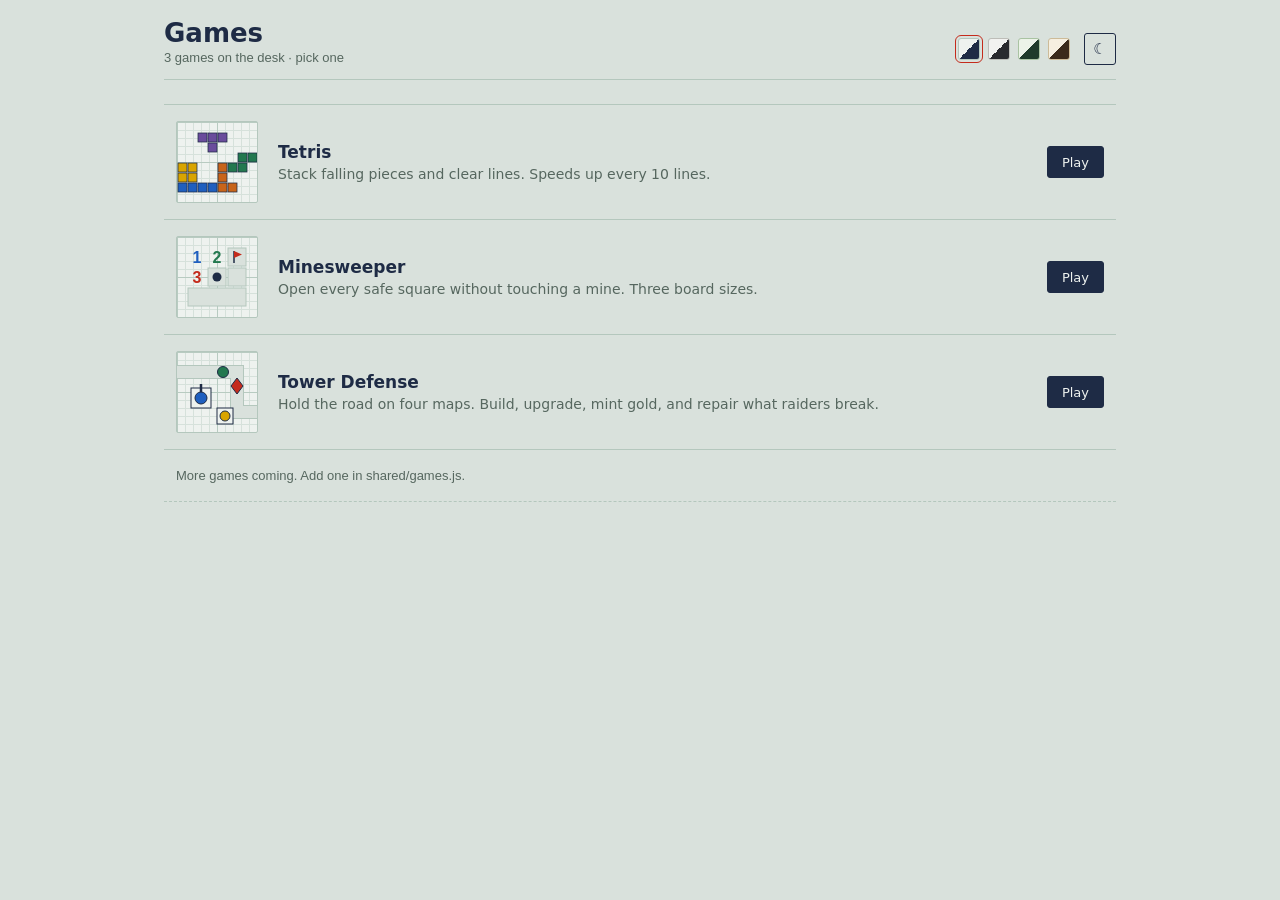
==== index.html @ 4a920498 "Initial commit: Game Nexus with Tetris, Minesweeper, Tower Defense" ====
<!DOCTYPE html>
<html lang="en">
<head>
  <meta charset="UTF-8">
  <meta name="viewport" content="width=device-width, initial-scale=1.0">
  <title>Games</title>
  <link rel="stylesheet" href="shared/theme.css">
  <script src="shared/theme.js"></script>
  <style>
    .game-list {
      margin: 0;
      padding: 0;
      list-style: none;
      border-top: 1px solid var(--rule);
    }
    .game-row {
      display: flex;
      align-items: center;
      gap: 20px;
      padding: 16px 12px;
      border-bottom: 1px solid var(--rule);
      text-decoration: none;
    }
    .game-row:hover { background: var(--hover); }
    .thumb {
      flex: none;
      width: 82px;
      height: 82px;
    }
    .thumb svg { display: block; width: 80px; height: 80px; }
    .game-info { flex: 1; min-width: 0; }
    .game-name { display: block; font-size: 17px; font-weight: 600; }
    .game-blurb { display: block; margin-top: 4px; color: var(--ink-muted); }
    .coming-soon {
      padding: 18px 12px;
      border-bottom: 1px dashed var(--rule);
      color: var(--ink-muted);
      font: 13px var(--font-condensed);
    }
    @media (max-width: 480px) {
      .game-row { gap: 12px; }
      .game-row .button { display: none; }
    }
  </style>
</head>
<body>
  <div class="page">
    <header class="app-header">
      <div>
        <h1 class="app-title">Games</h1>
        <div class="app-status" id="status"></div>
      </div>
      <div class="theme-controls"></div>
    </header>

    <main>
      <ul class="game-list" id="game-list"></ul>
      <div class="coming-soon">More games coming. Add one in shared/games.js.</div>
    </main>
  </div>

  <script src="shared/games.js"></script>
  <script>
    const list = document.getElementById('game-list');
    for (const game of GAMES) {
      const li = document.createElement('li');
      li.innerHTML =
        `<a class="game-row" href="${game.href}">` +
          `<span class="thumb paper">${game.thumb}</span>` +
          `<span class="game-info">` +
            `<span class="game-name">${game.name}</span>` +
            `<span class="game-blurb">${game.blurb}</span>` +
          `</span>` +
          `<span class="button primary">Play</span>` +
        `</a>`;
      list.appendChild(li);
    }
    document.getElementById('status').textContent =
      `${GAMES.length} games on the desk · pick one`;
  </script>
</body>
</html>
---- shared/theme.css ----
/* Plotter paper / blueprint look, in four color schemes.
   theme.js sets data-scheme (blueprint | graphite | engineering | sepia)
   and data-theme (light | dark) on <html>. */

:root {
  --font-text: "Bahnschrift", "DIN Alternate", "Segoe UI", system-ui, sans-serif;
  --font-condensed: "Bahnschrift SemiCondensed", "Bahnschrift", "Arial Narrow", sans-serif;
  --font-figure: "Bahnschrift Light", "Bahnschrift", "Segoe UI", sans-serif;
}

/* ---- Blueprint (default) ---- */
:root, [data-scheme="blueprint"] {
  --desk: #D9E1DC; --paper: #EEF2EF; --rule: #B4C7BD;
  --ink: #1E2B45; --ink-muted: #56675F;
  --red-pencil: #C42B1C; --highlighter: #D9A400; --violet: #6A4C9C; --green-ink: #23784F;
  --blue-pen: #1F5FBF; --orange-pen: #C8641A;
  --hover: #E3EAE6; --grid-minor: #D6E1DB; --grid-major: #B8CBC1;
}
[data-scheme="blueprint"][data-theme="dark"] {
  --desk: #13243B; --paper: #1A3150; --rule: #3A5580;
  --ink: #E8EFF7; --ink-muted: #94A9C6;
  --red-pencil: #FF806B; --highlighter: #F2C94C; --violet: #B9A0F2; --green-ink: #5ED39B;
  --blue-pen: #6FB4FF; --orange-pen: #FFA65C;
  --hover: #24406A; --grid-minor: #223C61; --grid-major: #2F4F7D;
}

/* ---- Graphite ---- */
[data-scheme="graphite"] {
  --desk: #DCDCDA; --paper: #F2F2F0; --rule: #BDBDB8;
  --ink: #2A2A2E; --ink-muted: #66666A;
  --red-pencil: #C0392B; --highlighter: #C99700; --violet: #6F4FA0; --green-ink: #2E7D4F;
  --blue-pen: #2F62B5; --orange-pen: #C4621D;
  --hover: #E6E6E3; --grid-minor: #E0E0DD; --grid-major: #C8C8C4;
}
[data-scheme="graphite"][data-theme="dark"] {
  --desk: #1C1D20; --paper: #26282C; --rule: #44474D;
  --ink: #E6E6E3; --ink-muted: #9C9EA3;
  --red-pencil: #FF7A6B; --highlighter: #F0C94A; --violet: #B49CF0; --green-ink: #63D29A;
  --blue-pen: #79AEFF; --orange-pen: #FFA35C;
  --hover: #31343A; --grid-minor: #2E3035; --grid-major: #3A3D43;
}

/* ---- Engineering (green) ---- */
[data-scheme="engineering"] {
  --desk: #D3E0CF; --paper: #ECF3E8; --rule: #A9C3A2;
  --ink: #1F3B2A; --ink-muted: #557060;
  --red-pencil: #C2321F; --highlighter: #B88A00; --violet: #6A4C9C; --green-ink: #1E7A3E;
  --blue-pen: #24609E; --orange-pen: #C25E14;
  --hover: #DEEADA; --grid-minor: #D3E4CD; --grid-major: #B3CDAB;
}
[data-scheme="engineering"][data-theme="dark"] {
  --desk: #0E1F17; --paper: #15291F; --rule: #2E5440;
  --ink: #CFF5DC; --ink-muted: #86B399;
  --red-pencil: #FF8A70; --highlighter: #F2D057; --violet: #C0A8F5; --green-ink: #6BE3A0;
  --blue-pen: #78C0FF; --orange-pen: #FFAE63;
  --hover: #1D3A2B; --grid-minor: #1C3528; --grid-major: #26473A;
}

/* ---- Sepia ---- */
[data-scheme="sepia"] {
  --desk: #E3D8C3; --paper: #F6EFE0; --rule: #CDBB98;
  --ink: #3B2A1A; --ink-muted: #7A6449;
  --red-pencil: #B5361F; --highlighter: #C08A00; --violet: #6E4C8C; --green-ink: #3D7A3A;
  --blue-pen: #2F5E92; --orange-pen: #B9581A;
  --hover: #EDE3CF; --grid-minor: #E8DCC4; --grid-major: #D6C4A0;
}
[data-scheme="sepia"][data-theme="dark"] {
  --desk: #1F1712; --paper: #2A2019; --rule: #4E3D2E;
  --ink: #F2DFC0; --ink-muted: #B39A7A;
  --red-pencil: #FF8A6A; --highlighter: #F5C451; --violet: #C8A8E8; --green-ink: #8FD48A;
  --blue-pen: #82B6E8; --orange-pen: #FFAA5E;
  --hover: #372A20; --grid-minor: #33281F; --grid-major: #43352A;
}

[data-theme="dark"] { color-scheme: dark; }

/* ---- Base ---- */
* { box-sizing: border-box; }

body {
  margin: 0;
  min-height: 100vh;
  background: var(--desk);
  color: var(--ink);
  font-family: var(--font-text);
  font-size: 14px;
}

.page {
  max-width: 1000px;
  margin: 0 auto;
  padding: 18px 24px 40px;
}

a { color: inherit; }

/* ---- Header ---- */
.app-header {
  display: flex;
  align-items: flex-end;
  justify-content: space-between;
  flex-wrap: wrap;
  gap: 16px;
  padding-bottom: 14px;
  margin-bottom: 24px;
  border-bottom: 1px solid var(--rule);
}

.app-title {
  margin: 0;
  font-size: 26px;
  font-weight: 600;
}

.app-status {
  margin-top: 2px;
  font: 13px var(--font-condensed);
  color: var(--ink-muted);
}

.back-link {
  display: inline-block;
  margin-bottom: 6px;
  font: 13px var(--font-condensed);
  color: var(--ink-muted);
  text-decoration: none;
}
.back-link:hover { color: var(--red-pencil); }

.theme-controls {
  display: flex;
  align-items: center;
  gap: 8px;
}

.swatch {
  width: 22px;
  height: 22px;
  padding: 0;
  border: 1px solid var(--rule);
  border-radius: 3px;
  cursor: pointer;
}
.swatch[aria-pressed="true"] {
  outline: 1.5px solid var(--red-pencil);
  outline-offset: 2px;
}

.mode-toggle {
  width: 32px;
  padding: 0;
  margin-left: 6px;
  font-size: 15px;
}

/* ---- Controls ---- */
button, .button {
  display: inline-flex;
  align-items: center;
  justify-content: center;
  gap: 6px;
  height: 32px;
  padding: 0 14px;
  font: 13px var(--font-text);
  color: var(--ink);
  background: transparent;
  border: 1px solid var(--ink);
  border-radius: 3px;
  cursor: pointer;
  text-decoration: none;
}
button:hover, .button:hover { opacity: .82; }
button:disabled { opacity: .35; cursor: default; }
button.primary, .button.primary { background: var(--ink); color: var(--paper); }
button[aria-pressed="true"]:not(.swatch) { background: var(--ink); color: var(--paper); }

:focus-visible { outline: 1.5px solid var(--red-pencil); outline-offset: 3px; }

.tabs { display: flex; gap: 18px; }
.tab {
  height: auto;
  padding: 4px 0;
  border: 0;
  border-bottom: 2px solid transparent;
  border-radius: 0;
  color: var(--ink-muted);
}
.tab[aria-selected="true"] { border-color: var(--red-pencil); color: var(--ink); }

.label  { font: 12px var(--font-condensed); color: var(--ink-muted); }
.figure { font: 17px var(--font-figure); color: var(--ink); font-variant-numeric: tabular-nums; }

.section-title {
  margin: 0 0 8px;
  font-size: 15px;
  font-weight: 600;
}

.stamp {
  display: inline-block;
  padding: 1px 7px;
  border: 1.5px solid currentColor;
  border-radius: 2px;
  font: 600 11px var(--font-condensed);
  letter-spacing: .5px;
}
.stamp.good { color: var(--green-ink); }
.stamp.bad  { color: var(--red-pencil); }

kbd {
  display: inline-block;
  min-width: 22px;
  padding: 0 5px;
  border: 1px solid var(--ink-muted);
  border-radius: 3px;
  font: 11px var(--font-condensed);
  text-align: center;
}

/* Graph paper: 8px minor, 40px major. */
.paper {
  background-color: var(--paper);
  background-image:
    linear-gradient(var(--grid-major) 1px, transparent 1px),
    linear-gradient(90deg, var(--grid-major) 1px, transparent 1px),
    linear-gradient(var(--grid-minor) 1px, transparent 1px),
    linear-gradient(90deg, var(--grid-minor) 1px, transparent 1px);
  background-size: 40px 40px, 40px 40px, 8px 8px, 8px 8px;
  border: 1px solid var(--rule);
  border-radius: 2px;
}

/* Label / value rows */
.row {
  display: flex;
  justify-content: space-between;
  align-items: baseline;
  padding: 6px 0;
  border-bottom: 1px solid var(--rule);
}
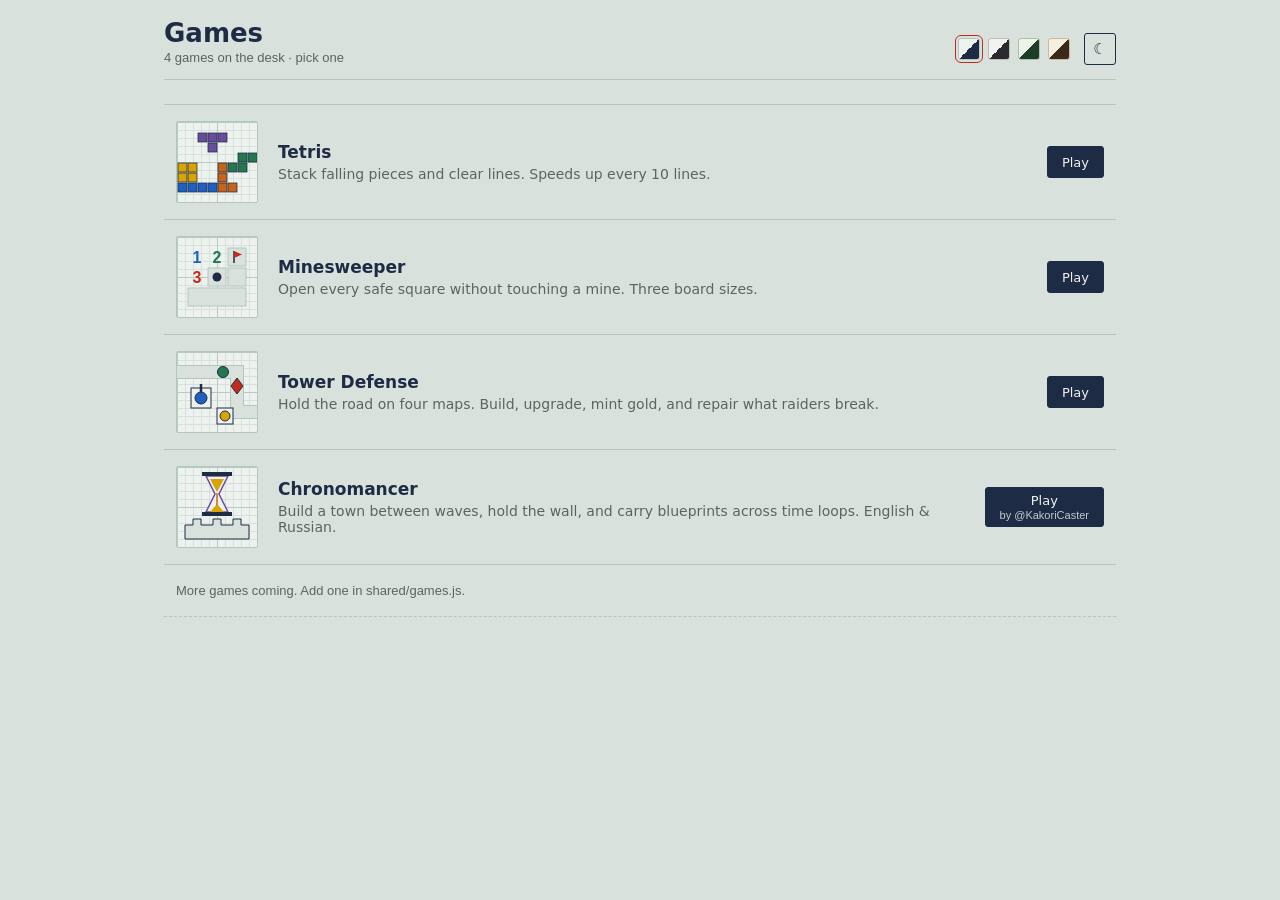
==== commit ddf18d47: "Add Chronomancer by @KakoriCaster with English translation - Add Chronomancer 0.3.5 under games/chro" ====
--- a/index.html
+++ b/index.html
@@ -31,6 +31,19 @@
     .game-info { flex: 1; min-width: 0; }
     .game-name { display: block; font-size: 17px; font-weight: 600; }
     .game-blurb { display: block; margin-top: 4px; color: var(--ink-muted); }
+    .button.credit {
+      height: auto;
+      flex-direction: column;
+      gap: 1px;
+      padding: 5px 14px;
+    }
+    .button.credit small { font: 11px var(--font-condensed); opacity: .8; }
+    .game-credit {
+      display: none;
+      margin-top: 4px;
+      color: var(--ink-muted);
+      font: 12px var(--font-condensed);
+    }
     .coming-soon {
       padding: 18px 12px;
       border-bottom: 1px dashed var(--rule);
@@ -40,6 +53,7 @@
     @media (max-width: 480px) {
       .game-row { gap: 12px; }
       .game-row .button { display: none; }
+      .game-credit { display: block; }
     }
   </style>
 </head>
@@ -64,14 +78,20 @@
     const list = document.getElementById('game-list');
     for (const game of GAMES) {
       const li = document.createElement('li');
+      // Games made by someone else credit their author inside the Play button
+      // (and under the blurb on phones, where the button is hidden).
+      const credit = game.author ? `by ${game.author}` : '';
       li.innerHTML =
         `<a class="game-row" href="${game.href}">` +
           `<span class="thumb paper">${game.thumb}</span>` +
           `<span class="game-info">` +
             `<span class="game-name">${game.name}</span>` +
             `<span class="game-blurb">${game.blurb}</span>` +
+            (credit ? `<span class="game-credit">${credit}</span>` : '') +
           `</span>` +
-          `<span class="button primary">Play</span>` +
+          (credit
+            ? `<span class="button primary credit">Play<small>${credit}</small></span>`
+            : `<span class="button primary">Play</span>`) +
         `</a>`;
       list.appendChild(li);
     }
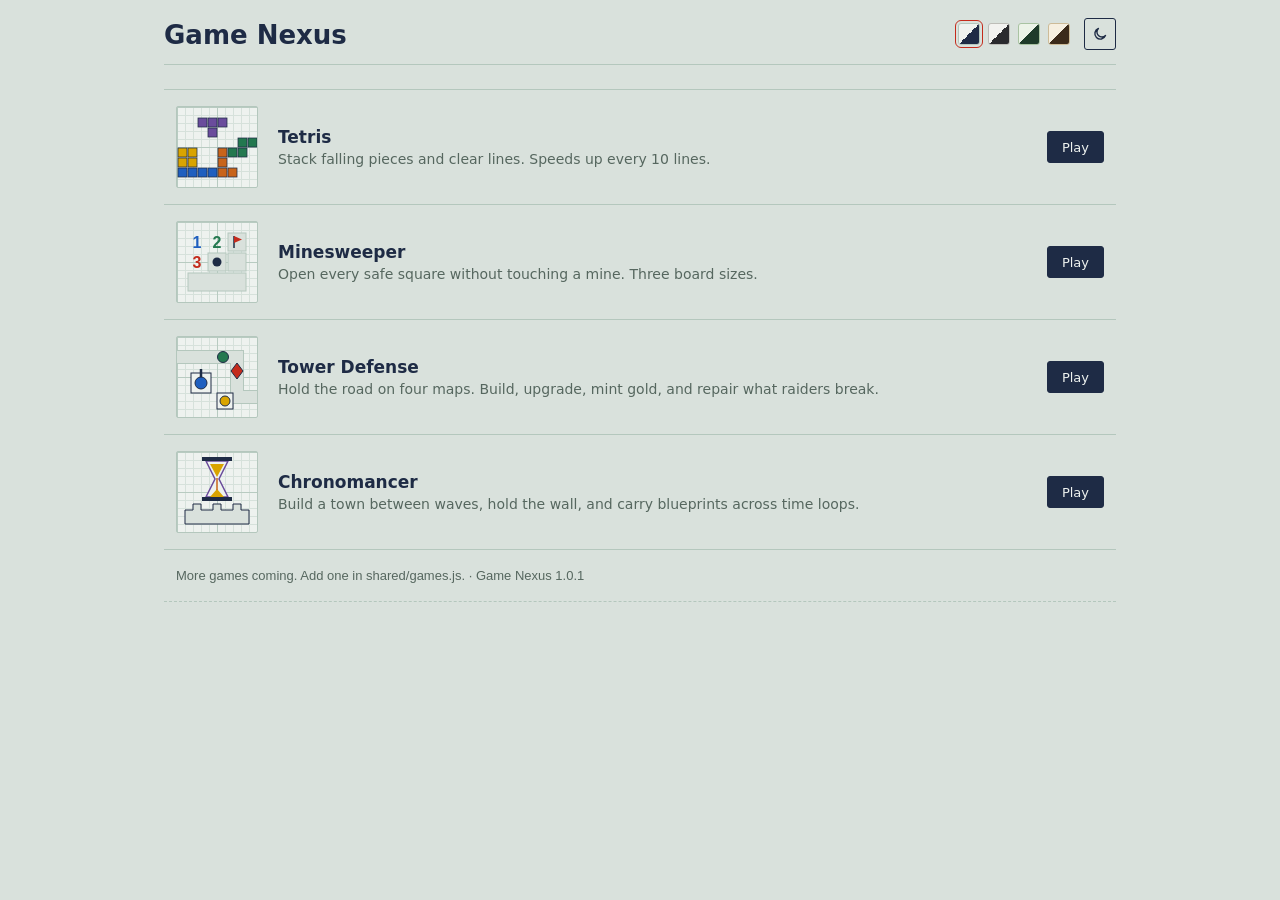
==== commit 5d528e09: "Release 1.0.1 Boards fit the window and stay sharp; Game Nexus title; removed filler status lines; i" ====
--- a/index.html
+++ b/index.html
@@ -3,7 +3,7 @@
 <head>
   <meta charset="UTF-8">
   <meta name="viewport" content="width=device-width, initial-scale=1.0">
-  <title>Games</title>
+  <title>Game Nexus</title>
   <link rel="stylesheet" href="shared/theme.css">
   <script src="shared/theme.js"></script>
   <style>
@@ -61,15 +61,14 @@
   <div class="page">
     <header class="app-header">
       <div>
-        <h1 class="app-title">Games</h1>
-        <div class="app-status" id="status"></div>
+        <h1 class="app-title">Game Nexus</h1>
       </div>
       <div class="theme-controls"></div>
     </header>
 
     <main>
       <ul class="game-list" id="game-list"></ul>
-      <div class="coming-soon">More games coming. Add one in shared/games.js.</div>
+      <div class="coming-soon">More games coming. Add one in shared/games.js. <span id="version"></span></div>
     </main>
   </div>
 
@@ -95,8 +94,7 @@
         `</a>`;
       list.appendChild(li);
     }
-    document.getElementById('status').textContent =
-      `${GAMES.length} games on the desk · pick one`;
+    document.getElementById('version').textContent = `· Game Nexus ${NEXUS_VERSION}`;
   </script>
 </body>
 </html>
--- a/shared/theme.css
+++ b/shared/theme.css
@@ -117,6 +117,7 @@
   font: 13px var(--font-condensed);
   color: var(--ink-muted);
 }
+.app-status:empty { display: none; }
 
 .back-link {
   display: inline-block;
